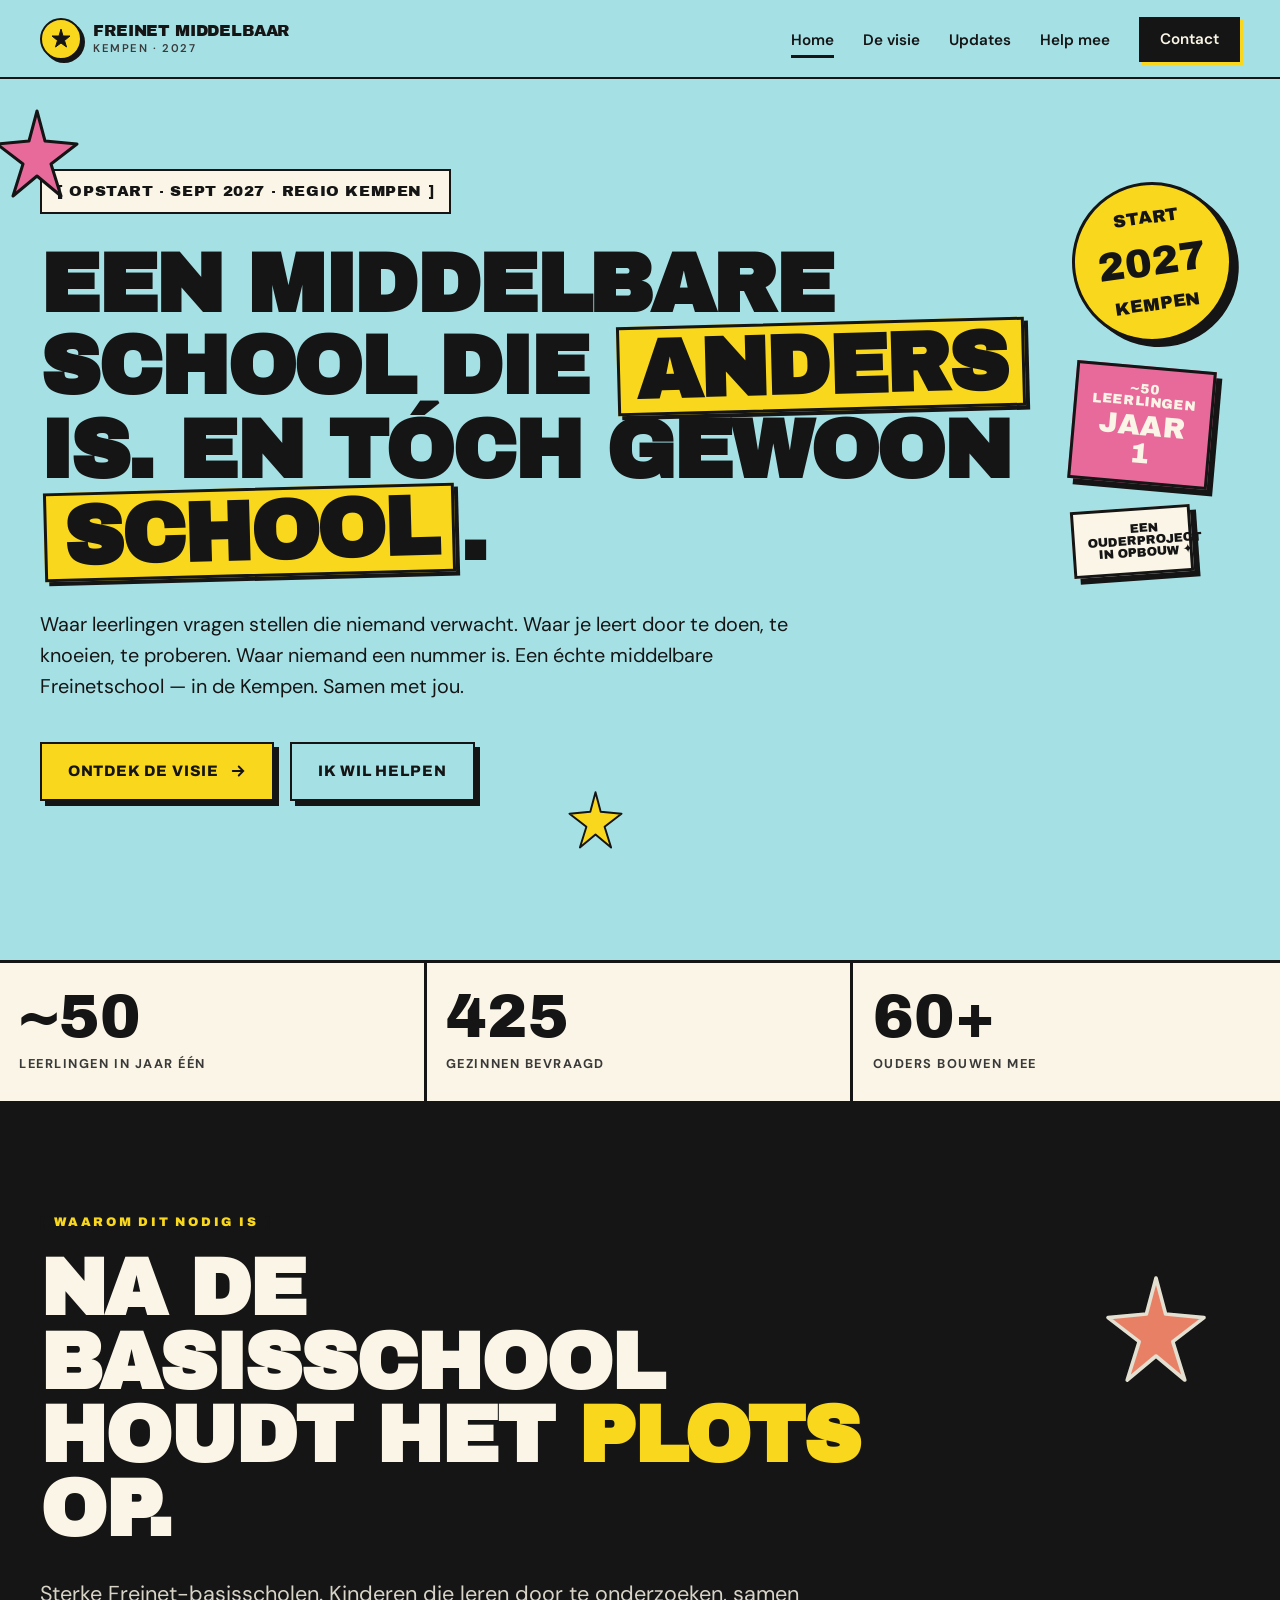
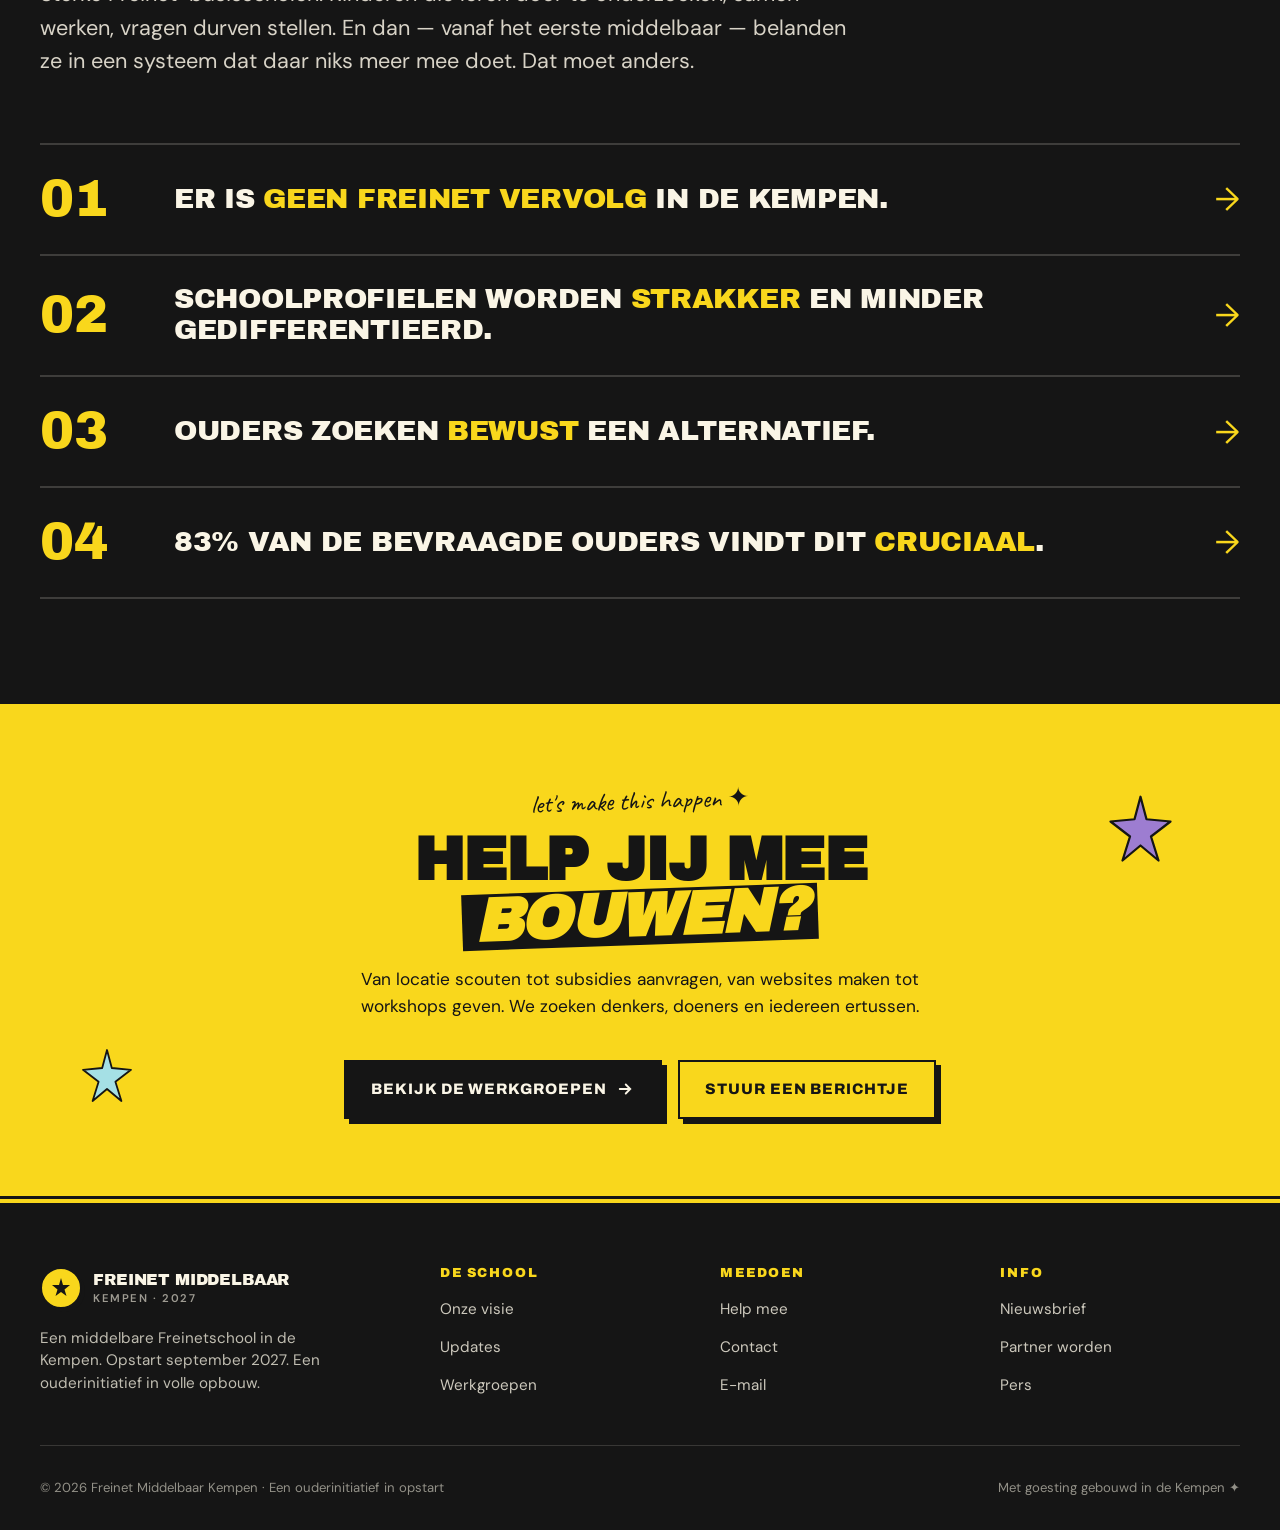
==== index.html @ 90663b98 "Add files via upload" ====
<!DOCTYPE html>
<html lang="nl">
<head>
<meta charset="UTF-8">
<meta name="viewport" content="width=device-width, initial-scale=1.0">
<title>Freinet Middelbaar Kempen — Een middelbare school, anders.</title>
<meta name="description" content="Een nieuwe middelbare Freinetschool in de Kempen. Opstart september 2027. Leren door te doen, te onderzoeken en samen te werken.">
<meta name="theme-color" content="#A5E0E5">

<meta property="og:type" content="website">
<meta property="og:title" content="Freinet Middelbaar Kempen — 2027">
<meta property="og:description" content="Een middelbare school in de Kempen waar leerlingen écht mogen leren. Opstart 2027.">
<meta property="og:locale" content="nl_BE">

<link rel="icon" type="image/svg+xml" href="data:image/svg+xml,%3Csvg xmlns='http://www.w3.org/2000/svg' viewBox='0 0 64 64'%3E%3Ccircle cx='32' cy='32' r='30' fill='%23F9D71C' stroke='%23151515' stroke-width='4'/%3E%3Cpath d='M22 28 L32 20 L42 28 L32 36 Z' fill='%23151515'/%3E%3C/svg%3E">

<link rel="stylesheet" href="styles.css">

<style>
  /* HERO */
  .hero {
    position: relative;
    padding: clamp(3rem, 7vw, 6rem) 0 clamp(4rem, 8vw, 7rem);
    overflow: hidden;
  }

  .hero-bracket {
    font-family: var(--font-display);
    font-size: 0.95rem;
    color: var(--ink);
    display: inline-block;
    padding: 0.55rem 0.95rem;
    border: 2px solid var(--ink);
    margin-bottom: 2rem;
    background: var(--paper);
    letter-spacing: 0.04em;
  }

  .hero h1 {
    max-width: 18ch;
    margin-bottom: 2rem;
  }
  .hero h1 em {
    font-style: normal;
    background: var(--yellow);
    padding: 0 0.2em;
    border: 3px solid var(--ink);
    display: inline-block;
    transform: rotate(-1.5deg);
    box-shadow: 4px 4px 0 var(--ink);
    margin: 0 0.05em;
    line-height: 1;
  }

  .hero-lead {
    font-size: clamp(1.05rem, 1.55vw, 1.25rem);
    line-height: 1.55;
    margin: 0 0 2.5rem;
    max-width: 54ch;
    color: var(--ink);
  }
  .hero-ctas {
    display: flex; flex-wrap: wrap; gap: 1rem;
    margin-bottom: 3.5rem;
  }

  /* Sticker-rij rechtsonder */
  .hero-stickers {
    position: absolute;
    right: clamp(1.5rem, 4vw, 3rem);
    top: clamp(4rem, 8vw, 7rem);
    display: flex; flex-direction: column; gap: 1.5rem;
    z-index: 2;
  }
  @media (max-width: 900px) { .hero-stickers { display: none; } }

  .sticker {
    display: grid; place-items: center;
    font-family: var(--font-display);
    text-transform: uppercase;
    text-align: center;
    padding: 1.2rem 1rem;
    border: 3px solid var(--ink);
    box-shadow: 6px 6px 0 var(--ink);
    line-height: 0.95;
  }
  .sticker-1 {
    background: var(--yellow);
    width: 160px; height: 160px;
    border-radius: 50%;
    transform: rotate(-8deg);
    font-size: 1.1rem;
  }
  .sticker-1 .big {
    display: block;
    font-size: 2.5rem;
    margin: 0.2rem 0;
  }
  .sticker-2 {
    background: var(--pink);
    color: var(--paper);
    width: 140px;
    padding: 0.9rem 0.8rem;
    transform: rotate(5deg);
    font-size: 0.85rem;
    letter-spacing: 0.05em;
  }
  .sticker-2 .big {
    display: block;
    font-size: 1.8rem;
    margin-top: 0.2rem;
  }
  .sticker-3 {
    background: var(--paper);
    width: 120px;
    padding: 0.8rem;
    transform: rotate(-4deg);
    font-size: 0.78rem;
  }

  /* Hero stats */
  .hero-stats {
    display: grid;
    grid-template-columns: repeat(3, 1fr);
    border-top: 3px solid var(--ink);
    border-bottom: 3px solid var(--ink);
    background: var(--paper);
  }
  @media (max-width: 620px) { .hero-stats { grid-template-columns: 1fr; } }
  .hero-stat {
    padding: 1.7rem 1.2rem;
    border-right: 3px solid var(--ink);
    text-align: left;
  }
  .hero-stat:last-child { border-right: none; }
  @media (max-width: 620px) {
    .hero-stat { border-right: none; border-bottom: 3px solid var(--ink); }
    .hero-stat:last-child { border-bottom: none; }
  }
  .hero-stat-num {
    display: block;
    font-family: var(--font-display);
    font-size: clamp(2.4rem, 5vw, 3.8rem);
    line-height: 0.9;
    color: var(--ink);
  }
  .hero-stat-label {
    font-size: 0.8rem;
    font-weight: 700;
    text-transform: uppercase;
    letter-spacing: 0.12em;
    color: var(--ink-soft);
    margin-top: 0.6rem;
    display: block;
  }

  /* MANIFEST */
  .manifest {
    background: var(--ink);
    color: var(--paper);
    padding: clamp(4rem, 8vw, 7rem) 0;
    overflow: hidden;
    position: relative;
  }
  .manifest h2 {
    color: var(--paper);
    font-size: clamp(2.4rem, 6.5vw, 5rem);
    max-width: 17ch;
  }
  .manifest h2 em { font-style: normal; color: var(--yellow); }
  .manifest-lead {
    font-size: clamp(1.1rem, 1.7vw, 1.35rem);
    line-height: 1.55;
    color: rgba(250, 245, 230, 0.85);
    max-width: 54ch;
    margin-top: 2rem;
  }

  .manifest-list {
    list-style: none;
    margin-top: 4rem;
    border-top: 2px solid rgba(250, 245, 230, 0.18);
  }
  .manifest-list li {
    display: grid;
    grid-template-columns: auto 1fr auto;
    gap: 2rem;
    align-items: center;
    padding: 1.8rem 0;
    border-bottom: 2px solid rgba(250, 245, 230, 0.18);
    transition: background 0.2s;
  }
  @media (max-width: 720px) {
    .manifest-list li { grid-template-columns: auto 1fr; gap: 1rem; padding: 1.3rem 0; }
    .manifest-list li .to-arrow { display: none; }
  }
  .manifest-list li:hover { background: rgba(249, 215, 28, 0.07); }
  .manifest-num {
    font-family: var(--font-display);
    font-size: clamp(2.3rem, 4vw, 3.5rem);
    color: var(--yellow);
    line-height: 1;
    min-width: 3ch;
  }
  .manifest-text {
    font-family: var(--font-display);
    font-size: clamp(1.15rem, 2.2vw, 1.9rem);
    line-height: 1.1;
    color: var(--paper);
    text-transform: uppercase;
    letter-spacing: -0.01em;
  }
  .manifest-text em { font-style: normal; color: var(--yellow); }
  .to-arrow { color: var(--yellow); font-size: 2rem; line-height: 1; }

  /* CTA */
  .home-cta {
    background: var(--yellow);
    padding: clamp(3.5rem, 6vw, 5.5rem) 0;
    text-align: center;
    border-top: 3px solid var(--ink);
    border-bottom: 3px solid var(--ink);
    position: relative;
    overflow: hidden;
  }
  .home-cta h2 { max-width: 20ch; margin: 0 auto 1.3rem; }
  .home-cta p { max-width: 52ch; margin: 0 auto 2.5rem; font-size: 1.08rem; }
  .home-cta-buttons { display: flex; flex-wrap: wrap; gap: 1rem; justify-content: center; }

  /* Sterren */
  .hero-star-1 { top: 3%; left: -1%; width: 100px; height: 100px; animation: bobble 5s ease-in-out infinite; }
  .hero-star-2 { bottom: 12%; left: 44%; width: 65px; height: 65px; animation: bobble 6s ease-in-out 0.5s infinite reverse; }
  .manifest-star { top: 14%; right: 5%; width: 120px; height: 120px; opacity: 0.9; }
  .cta-star { top: 18%; right: 8%; width: 75px; height: 75px; animation: bobble 4.5s ease-in-out infinite; }
  .cta-star-2 { bottom: 18%; left: 6%; width: 60px; height: 60px; animation: bobble 5.5s ease-in-out 0.7s infinite reverse; }

  @media (max-width: 720px) {
    .hero-star-2, .cta-star-2 { display: none; }
    .hero-star-1, .manifest-star, .cta-star { width: 70px; height: 70px; }
  }
</style>

</head>
<body>

<nav class="nav">
  <div class="nav-inner">
    <a href="index.html" class="brand">
      <span class="brand-mark">
        <svg viewBox="0 0 24 24" fill="#151515" stroke="#151515" stroke-width="1" stroke-linejoin="round">
          <path d="M12 2 L14 9 L21 9 L15.5 13.5 L17.5 20 L12 16 L6.5 20 L8.5 13.5 L3 9 L10 9 Z"/>
        </svg>
      </span>
      <span class="brand-text">
        Freinet Middelbaar
        <small>Kempen · 2027</small>
      </span>
    </a>

    <button class="nav-toggle" id="navToggle" aria-label="Menu" aria-expanded="false">
      <svg viewBox="0 0 24 24" fill="none" stroke="#151515" stroke-width="2.5" stroke-linecap="round">
        <line x1="3" y1="6" x2="21" y2="6"/>
        <line x1="3" y1="12" x2="21" y2="12"/>
        <line x1="3" y1="18" x2="21" y2="18"/>
      </svg>
    </button>

    <ul class="nav-links" id="navLinks">
      <li><a href="index.html">Home</a></li>
      <li><a href="visie.html">De visie</a></li>
      <li><a href="updates.html">Updates</a></li>
      <li><a href="helpen.html">Help mee</a></li>
      <li><a href="contact.html" class="nav-cta">Contact</a></li>
    </ul>
  </div>
</nav>

<!-- HERO -->
<section class="hero bg-mint">
  <span class="star hero-star-1" aria-hidden="true">
    <svg viewBox="0 0 100 100"><path d="M50 5 L58 35 L90 38 L64 58 L74 90 L50 70 L26 90 L36 58 L10 38 L42 35 Z" fill="#E86A9B" stroke="#151515" stroke-width="3" stroke-linejoin="round"/></svg>
  </span>
  <span class="star hero-star-2" aria-hidden="true">
    <svg viewBox="0 0 100 100"><path d="M50 5 L58 35 L90 38 L64 58 L74 90 L50 70 L26 90 L36 58 L10 38 L42 35 Z" fill="#F9D71C" stroke="#151515" stroke-width="3" stroke-linejoin="round"/></svg>
  </span>

  <!-- Stickers -->
  <div class="hero-stickers" aria-hidden="true">
    <div class="sticker sticker-1">
      start<span class="big">2027</span>kempen
    </div>
    <div class="sticker sticker-2">
      ~50<br>leerlingen<span class="big">jaar 1</span>
    </div>
    <div class="sticker sticker-3">
      Een ouderproject<br>in opbouw ✦
    </div>
  </div>

  <div class="container">
    <div class="reveal">
      <span class="hero-bracket">[ OPSTART · SEPT 2027 · REGIO KEMPEN ]</span>
      <h1>Een middelbare school die <em>anders</em> is. En tóch gewoon <em>school</em>.</h1>
      <p class="hero-lead">
        Waar leerlingen vragen stellen die niemand verwacht. Waar je leert door te doen, te knoeien, te proberen. Waar niemand een nummer is. Een échte middelbare Freinetschool &mdash; in de Kempen. Samen met jou.
      </p>
      <div class="hero-ctas">
        <a href="visie.html" class="btn btn-yellow">
          Ontdek de visie
          <svg viewBox="0 0 24 24" fill="none" stroke="currentColor" stroke-width="2.5" stroke-linecap="round"><path d="M5 12h14M13 6l6 6-6 6"/></svg>
        </a>
        <a href="helpen.html" class="btn btn-ghost">
          Ik wil helpen
        </a>
      </div>
    </div>
  </div>
</section>

<!-- Stats strook -->
<section style="padding: 0; background: var(--mint);">
  <div class="container" style="padding-left: 0; padding-right: 0;">
    <div class="hero-stats reveal">
      <div class="hero-stat">
        <span class="hero-stat-num">~50</span>
        <span class="hero-stat-label">Leerlingen in jaar één</span>
      </div>
      <div class="hero-stat">
        <span class="hero-stat-num">425</span>
        <span class="hero-stat-label">Gezinnen bevraagd</span>
      </div>
      <div class="hero-stat">
        <span class="hero-stat-num">60+</span>
        <span class="hero-stat-label">Ouders bouwen mee</span>
      </div>
    </div>
  </div>
</section>

<!-- MANIFEST / WAAROM -->
<section class="manifest">
  <span class="star manifest-star" aria-hidden="true">
    <svg viewBox="0 0 100 100"><path d="M50 5 L58 35 L90 38 L64 58 L74 90 L50 70 L26 90 L36 58 L10 38 L42 35 Z" fill="#FF8C6E" stroke="#FAF5E6" stroke-width="3" stroke-linejoin="round"/></svg>
  </span>

  <div class="container">
    <div class="reveal">
      <span class="label" style="color: var(--yellow);">WAAROM DIT NODIG IS</span>
      <h2 style="margin-top: 1.2rem;">Na de basisschool houdt het <em>plots</em> op.</h2>
      <p class="manifest-lead">
        Sterke Freinet-basisscholen. Kinderen die leren door te onderzoeken, samen werken, vragen durven stellen. En dan &mdash; vanaf het eerste middelbaar &mdash; belanden ze in een systeem dat daar niks meer mee doet. Dat moet anders.
      </p>
    </div>

    <ol class="manifest-list reveal" style="transition-delay: 0.2s">
      <li>
        <span class="manifest-num">01</span>
        <span class="manifest-text">Er is <em>geen Freinet vervolg</em> in de Kempen.</span>
        <span class="to-arrow">→</span>
      </li>
      <li>
        <span class="manifest-num">02</span>
        <span class="manifest-text">Schoolprofielen worden <em>strakker</em> en minder gedifferentieerd.</span>
        <span class="to-arrow">→</span>
      </li>
      <li>
        <span class="manifest-num">03</span>
        <span class="manifest-text">Ouders zoeken <em>bewust</em> een alternatief.</span>
        <span class="to-arrow">→</span>
      </li>
      <li>
        <span class="manifest-num">04</span>
        <span class="manifest-text">83% van de bevraagde ouders vindt dit <em>cruciaal</em>.</span>
        <span class="to-arrow">→</span>
      </li>
    </ol>
  </div>
</section>

<!-- CTA -->
<section class="home-cta">
  <span class="star cta-star" aria-hidden="true">
    <svg viewBox="0 0 100 100"><path d="M50 5 L58 35 L90 38 L64 58 L74 90 L50 70 L26 90 L36 58 L10 38 L42 35 Z" fill="#9D7DD1" stroke="#151515" stroke-width="3" stroke-linejoin="round"/></svg>
  </span>
  <span class="star cta-star-2" aria-hidden="true">
    <svg viewBox="0 0 100 100"><path d="M50 5 L58 35 L90 38 L64 58 L74 90 L50 70 L26 90 L36 58 L10 38 L42 35 Z" fill="#A5E0E5" stroke="#151515" stroke-width="3" stroke-linejoin="round"/></svg>
  </span>

  <div class="container">
    <div class="reveal">
      <span class="eyebrow-hand">let's make this happen ✦</span>
      <h2>Help jij mee <em style="background: var(--ink); color: var(--yellow); padding: 0 0.2em; display: inline-block; transform: rotate(-2deg);">bouwen?</em></h2>
      <p>Van locatie scouten tot subsidies aanvragen, van websites maken tot workshops geven. We zoeken denkers, doeners en iedereen ertussen.</p>
      <div class="home-cta-buttons">
        <a href="helpen.html" class="btn">
          Bekijk de werkgroepen
          <svg viewBox="0 0 24 24" fill="none" stroke="currentColor" stroke-width="2.5" stroke-linecap="round"><path d="M5 12h14M13 6l6 6-6 6"/></svg>
        </a>
        <a href="contact.html" class="btn btn-ghost">
          Stuur een berichtje
        </a>
      </div>
    </div>
  </div>
</section>

<footer>
  <div class="container">
    <div class="footer-grid">
      <div>
        <a href="index.html" class="brand footer-brand">
          <span class="brand-mark">
            <svg viewBox="0 0 24 24" fill="#151515"><path d="M12 2 L14 9 L21 9 L15.5 13.5 L17.5 20 L12 16 L6.5 20 L8.5 13.5 L3 9 L10 9 Z"/></svg>
          </span>
          <span class="brand-text" style="color: var(--paper);">
            Freinet Middelbaar
            <small style="color: rgba(250,245,230,0.6);">Kempen · 2027</small>
          </span>
        </a>
        <p class="footer-tagline">Een middelbare Freinetschool in de Kempen. Opstart september 2027. Een ouderinitiatief in volle opbouw.</p>
      </div>
      <div class="footer-col">
        <h4>De school</h4>
        <ul>
          <li><a href="visie.html">Onze visie</a></li>
          <li><a href="updates.html">Updates</a></li>
          <li><a href="helpen.html">Werkgroepen</a></li>
        </ul>
      </div>
      <div class="footer-col">
        <h4>Meedoen</h4>
        <ul>
          <li><a href="helpen.html">Help mee</a></li>
          <li><a href="contact.html">Contact</a></li>
          <li><a href="mailto:freinetmiddelbaar@gmail.com">E-mail</a></li>
        </ul>
      </div>
      <div class="footer-col">
        <h4>Info</h4>
        <ul>
          <li><a href="updates.html#nieuwsbrief">Nieuwsbrief</a></li>
          <li><a href="contact.html">Partner worden</a></li>
          <li><a href="contact.html">Pers</a></li>
        </ul>
      </div>
    </div>
    <div class="footer-bottom">
      <span>© 2026 Freinet Middelbaar Kempen · Een ouderinitiatief in opstart</span>
      <span>Met goesting gebouwd in de Kempen ✦</span>
    </div>
  </div>
</footer>

<script src="nav.js"></script>
</body>
</html>
---- styles.css ----
/* ============================================================
   FREINET MIDDELBAAR KEMPEN — GEDEELDE STIJL
   Palet: mint + geel + zwart + paper. Bold condensed display.
   Handgetekende accenten via SVG.
   ============================================================ */

@import url('https://fonts.googleapis.com/css2?family=Archivo+Black&family=Caveat:wght@500;700&family=DM+Sans:ital,wght@0,400;0,500;0,600;0,700;1,400;1,500&family=Archivo:wght@400;500;600;700;800;900&display=swap');

:root {
  /* Hoofdpalet */
  --mint: #A5E0E5;
  --mint-deep: #7BC4CB;
  --mint-pale: #D6F0F2;
  --yellow: #F9D71C;
  --yellow-warm: #F5C518;
  --paper: #FAF5E6;
  --paper-warm: #F4EBD0;
  --ink: #151515;
  --ink-soft: #3a3a3a;
  --muted: #6b6b6b;

  /* Accenten voor sterren/markers */
  --pink: #E86A9B;
  --coral: #FF8C6E;
  --lime: #C9E26C;
  --violet: #9D7DD1;

  /* Fonts */
  --font-display: 'Archivo Black', 'Arial Black', sans-serif;
  --font-headline: 'Archivo', sans-serif;
  --font-body: 'DM Sans', system-ui, sans-serif;
  --font-hand: 'Caveat', cursive;

  --maxw: 1280px;
  --ease: cubic-bezier(0.2, 0.9, 0.3, 1);
}

* { box-sizing: border-box; margin: 0; padding: 0; }

html {
  scroll-behavior: smooth;
  scroll-padding-top: 90px;
}

body {
  font-family: var(--font-body);
  font-size: 17px;
  line-height: 1.55;
  color: var(--ink);
  background: var(--mint);
  -webkit-font-smoothing: antialiased;
  -moz-osx-font-smoothing: grayscale;
  overflow-x: hidden;
}

/* ============================================================
   TYPOGRAPHY
   ============================================================ */
h1, h2, h3, h4 {
  font-family: var(--font-display);
  line-height: 0.92;
  letter-spacing: -0.02em;
  color: var(--ink);
  text-transform: uppercase;
}

h1 {
  font-size: clamp(2.4rem, 6.5vw, 5.2rem);
  letter-spacing: -0.03em;
}

h2 {
  font-size: clamp(2rem, 5vw, 3.8rem);
  letter-spacing: -0.025em;
}

h3 {
  font-size: clamp(1.4rem, 2.5vw, 2rem);
  letter-spacing: -0.02em;
  line-height: 1;
}

h4 {
  font-size: 1.05rem;
  letter-spacing: 0.08em;
  text-transform: uppercase;
  font-family: var(--font-headline);
  font-weight: 900;
}

p { max-width: 62ch; }

strong { font-weight: 700; }

.hand {
  font-family: var(--font-hand);
  font-weight: 700;
  font-size: 1.3em;
  text-transform: none;
  letter-spacing: 0;
  line-height: 1;
  color: var(--ink);
}

/* Label: gesperiode caps tussen vierkante haakjes */
.label {
  font-family: var(--font-headline);
  font-weight: 900;
  font-size: 0.78rem;
  text-transform: uppercase;
  letter-spacing: 0.22em;
  color: var(--ink);
  display: inline-flex;
  align-items: center;
  gap: 0.4rem;
}
.label::before { content: '['; color: var(--ink); font-family: var(--font-display); }
.label::after { content: ']'; color: var(--ink); font-family: var(--font-display); }

/* Nummerbadge: gele cirkel met nummer in brackets */
.numbox {
  display: inline-flex;
  align-items: center;
  gap: 0.7rem;
}
.numbox-num {
  display: inline-grid;
  place-items: center;
  background: var(--yellow);
  border: 2px solid var(--ink);
  font-family: var(--font-display);
  font-size: 1rem;
  width: 44px; height: 44px;
  padding-top: 2px;
  box-shadow: 3px 3px 0 var(--ink);
}
.numbox-num.square {
  border-radius: 0;
}
.numbox-num.round {
  border-radius: 50%;
}

/* ============================================================
   LAYOUT
   ============================================================ */
.container {
  max-width: var(--maxw);
  margin: 0 auto;
  padding: 0 clamp(1.2rem, 4vw, 2.5rem);
}

section {
  padding: clamp(4rem, 8vw, 7rem) 0;
  position: relative;
}

section.bg-mint { background: var(--mint); }
section.bg-mint-pale { background: var(--mint-pale); }
section.bg-paper { background: var(--paper); }
section.bg-ink { background: var(--ink); color: var(--paper); }
section.bg-ink h1, section.bg-ink h2, section.bg-ink h3, section.bg-ink h4 { color: var(--paper); }
section.bg-yellow { background: var(--yellow); }

/* ============================================================
   NAVIGATIE
   ============================================================ */
.nav {
  position: sticky;
  top: 0;
  z-index: 100;
  background: var(--mint);
  border-bottom: 2px solid var(--ink);
  transition: background 0.3s;
}
.nav-inner {
  max-width: var(--maxw);
  margin: 0 auto;
  padding: 1.1rem clamp(1.2rem, 4vw, 2.5rem);
  display: flex;
  align-items: center;
  justify-content: space-between;
  gap: 2rem;
}

.brand {
  display: flex;
  align-items: center;
  gap: 0.7rem;
  text-decoration: none;
  color: var(--ink);
}
.brand-mark {
  width: 42px; height: 42px;
  display: grid; place-items: center;
  background: var(--yellow);
  border: 2px solid var(--ink);
  border-radius: 50%;
  box-shadow: 3px 3px 0 var(--ink);
  transition: transform 0.2s var(--ease), box-shadow 0.2s var(--ease);
}
.brand:hover .brand-mark {
  transform: translate(-1px, -1px);
  box-shadow: 4px 4px 0 var(--ink);
}
.brand-mark svg { width: 24px; height: 24px; }
.brand-text {
  font-family: var(--font-display);
  font-size: 1rem;
  line-height: 1;
  letter-spacing: -0.01em;
  text-transform: uppercase;
}
.brand-text small {
  display: block;
  font-family: var(--font-body);
  font-weight: 600;
  font-size: 0.7rem;
  letter-spacing: 0.14em;
  margin-top: 0.3rem;
  color: var(--ink-soft);
  text-transform: uppercase;
}

.nav-links {
  display: flex;
  align-items: center;
  gap: 1.8rem;
  list-style: none;
}
.nav-links a {
  color: var(--ink);
  text-decoration: none;
  font-weight: 600;
  font-size: 0.95rem;
  position: relative;
  padding: 0.3rem 0;
  transition: color 0.2s;
}
.nav-links a::after {
  content: '';
  position: absolute;
  left: 0; bottom: -4px;
  width: 0; height: 3px;
  background: var(--ink);
  transition: width 0.3s var(--ease);
}
.nav-links a:hover::after,
.nav-links a.active::after { width: 100%; }

.nav-cta {
  background: var(--ink) !important;
  color: var(--paper) !important;
  padding: 0.65rem 1.2rem !important;
  border: 2px solid var(--ink);
  box-shadow: 3px 3px 0 var(--yellow);
  transition: transform 0.15s var(--ease), box-shadow 0.15s var(--ease) !important;
}
.nav-cta:hover {
  transform: translate(-1px, -1px);
  box-shadow: 4px 4px 0 var(--yellow);
}
.nav-cta::after { display: none !important; }

.nav-toggle {
  display: none;
  background: var(--yellow);
  border: 2px solid var(--ink);
  border-radius: 6px;
  padding: 0.5rem 0.6rem;
  cursor: pointer;
  box-shadow: 2px 2px 0 var(--ink);
}
.nav-toggle svg { width: 22px; height: 22px; display: block; }

@media (max-width: 900px) {
  .nav-toggle { display: block; }
  .nav-links {
    position: absolute;
    top: 100%;
    left: 0; right: 0;
    background: var(--mint);
    flex-direction: column;
    align-items: stretch;
    padding: 1.2rem clamp(1.2rem, 4vw, 2.5rem) 2rem;
    border-bottom: 2px solid var(--ink);
    gap: 0.5rem;
    transform: translateY(-120%);
    transition: transform 0.3s var(--ease);
  }
  .nav-links.open { transform: translateY(0); }
  .nav-links li { border-bottom: 1px dashed var(--ink); padding: 0.9rem 0; }
  .nav-links li:last-child { border-bottom: none; padding-top: 1rem; }
  .nav-links a { font-size: 1.1rem; }
  .nav-cta {
    display: inline-block;
    align-self: flex-start;
    padding: 0.7rem 1.3rem !important;
  }
}

/* ============================================================
   BUTTONS — bold, brutaal, met hard shadow
   ============================================================ */
.btn {
  display: inline-flex;
  align-items: center;
  gap: 0.6rem;
  padding: 1rem 1.6rem;
  background: var(--ink);
  color: var(--paper);
  border: 2px solid var(--ink);
  font-family: var(--font-headline);
  font-weight: 800;
  font-size: 0.95rem;
  text-transform: uppercase;
  letter-spacing: 0.06em;
  text-decoration: none;
  cursor: pointer;
  box-shadow: 5px 5px 0 var(--ink);
  transition: transform 0.15s var(--ease), box-shadow 0.15s var(--ease);
}
.btn:hover {
  transform: translate(-2px, -2px);
  box-shadow: 7px 7px 0 var(--ink);
}
.btn:active {
  transform: translate(2px, 2px);
  box-shadow: 2px 2px 0 var(--ink);
}
.btn-yellow {
  background: var(--yellow);
  color: var(--ink);
  box-shadow: 5px 5px 0 var(--ink);
}
.btn-yellow:hover { box-shadow: 7px 7px 0 var(--ink); }
.btn-ghost {
  background: transparent;
  color: var(--ink);
  box-shadow: 5px 5px 0 var(--ink);
}
.btn-ghost:hover { background: var(--ink); color: var(--paper); }
.btn svg { width: 18px; height: 18px; }

/* ============================================================
   CARDS
   ============================================================ */
.card {
  background: var(--paper);
  border: 2px solid var(--ink);
  padding: 1.8rem;
  box-shadow: 6px 6px 0 var(--ink);
  transition: transform 0.2s var(--ease), box-shadow 0.2s var(--ease);
}
.card:hover {
  transform: translate(-2px, -2px);
  box-shadow: 8px 8px 0 var(--ink);
}

/* ============================================================
   STERREN & DECORATIEVE SVG
   ============================================================ */
.star {
  position: absolute;
  width: 80px; height: 80px;
  pointer-events: none;
  z-index: 2;
}
.star svg { width: 100%; height: 100%; display: block; }

/* Pijl handgetekend style */
.hand-arrow { display: inline-block; vertical-align: middle; }

/* ============================================================
   REVEAL ANIMATIE
   ============================================================ */
.js-on .reveal {
  opacity: 0;
  transform: translateY(30px);
  transition: opacity 0.7s var(--ease), transform 0.7s var(--ease);
}
.js-on .reveal.in { opacity: 1; transform: translateY(0); }

@keyframes bobble {
  0%, 100% { transform: translateY(0) rotate(-4deg); }
  50% { transform: translateY(-6px) rotate(3deg); }
}

/* ============================================================
   FOOTER
   ============================================================ */
footer {
  background: var(--ink);
  color: var(--paper);
  padding: 4rem 0 2rem;
  border-top: 4px solid var(--yellow);
}
.footer-grid {
  display: grid;
  grid-template-columns: 1.5fr 1fr 1fr 1fr;
  gap: 2.5rem;
  margin-bottom: 3rem;
}
@media (max-width: 820px) {
  .footer-grid { grid-template-columns: 1fr 1fr; gap: 2rem; }
}
@media (max-width: 520px) {
  .footer-grid { grid-template-columns: 1fr; }
}
.footer-brand { color: var(--paper); }
.footer-brand .brand-mark { background: var(--yellow); }
.footer-tagline {
  color: rgba(250, 245, 230, 0.75);
  font-size: 0.95rem;
  margin-top: 1.1rem;
  max-width: 32ch;
  line-height: 1.5;
}
.footer-col h4 {
  color: var(--yellow);
  margin-bottom: 1rem;
  font-size: 0.82rem;
  letter-spacing: 0.14em;
}
.footer-col ul { list-style: none; display: flex; flex-direction: column; gap: 0.7rem; }
.footer-col a {
  color: rgba(250, 245, 230, 0.8);
  text-decoration: none;
  font-size: 0.95rem;
  transition: color 0.2s;
}
.footer-col a:hover { color: var(--yellow); }
.footer-bottom {
  padding-top: 2rem;
  border-top: 1px solid rgba(250, 245, 230, 0.15);
  display: flex;
  justify-content: space-between;
  gap: 1rem;
  flex-wrap: wrap;
  font-size: 0.82rem;
  color: rgba(250, 245, 230, 0.55);
}

/* ============================================================
   PAGE HEADER (voor sub-pagina's)
   ============================================================ */
.page-header {
  padding: clamp(4rem, 8vw, 6rem) 0 clamp(3rem, 6vw, 5rem);
  position: relative;
  overflow: hidden;
}
.page-header h1 {
  margin-bottom: 1rem;
}
.page-header-lead {
  font-size: clamp(1.1rem, 1.9vw, 1.4rem);
  line-height: 1.5;
  max-width: 58ch;
  margin-top: 1.2rem;
  color: var(--ink-soft);
}

/* ============================================================
   FORMS
   ============================================================ */
input, textarea, select, button {
  font-family: inherit;
  font-size: inherit;
  color: inherit;
}
input[type="text"],
input[type="email"],
textarea,
select {
  width: 100%;
  padding: 0.9rem 1rem;
  background: var(--paper);
  border: 2px solid var(--ink);
  font-family: var(--font-body);
  font-size: 1rem;
  color: var(--ink);
  transition: background 0.2s;
}
input:focus, textarea:focus, select:focus {
  outline: none;
  background: #fff;
  box-shadow: 4px 4px 0 var(--yellow);
}
textarea { min-height: 130px; resize: vertical; }

label {
  display: block;
  font-family: var(--font-headline);
  font-weight: 700;
  font-size: 0.82rem;
  letter-spacing: 0.08em;
  text-transform: uppercase;
  margin-bottom: 0.4rem;
  color: var(--ink);
}

/* Chip checkboxes */
.chips { display: flex; flex-wrap: wrap; gap: 0.5rem; }
.chip { position: relative; }
.chip input { position: absolute; opacity: 0; pointer-events: none; }
.chip label {
  display: inline-block;
  padding: 0.55rem 1rem;
  background: var(--paper);
  border: 2px solid var(--ink);
  border-radius: 999px;
  font-size: 0.82rem;
  font-weight: 700;
  letter-spacing: 0.04em;
  text-transform: none;
  cursor: pointer;
  margin: 0;
  transition: transform 0.15s var(--ease), background 0.2s;
}
.chip:hover label { transform: translate(-1px, -1px); }
.chip input:checked + label {
  background: var(--yellow);
  box-shadow: 3px 3px 0 var(--ink);
}

/* ============================================================
   UTILITIES
   ============================================================ */
.grid-2 { display: grid; grid-template-columns: 1fr 1fr; gap: 2rem; }
.grid-3 { display: grid; grid-template-columns: repeat(3, 1fr); gap: 1.5rem; }
.grid-4 { display: grid; grid-template-columns: repeat(4, 1fr); gap: 1.2rem; }
@media (max-width: 900px) {
  .grid-3 { grid-template-columns: 1fr 1fr; }
  .grid-4 { grid-template-columns: 1fr 1fr; }
}
@media (max-width: 560px) {
  .grid-2 { grid-template-columns: 1fr; }
  .grid-3 { grid-template-columns: 1fr; }
  .grid-4 { grid-template-columns: 1fr 1fr; }
}

.eyebrow-hand {
  font-family: var(--font-hand);
  font-size: clamp(1.3rem, 2vw, 1.9rem);
  color: var(--ink);
  transform: rotate(-2deg);
  display: inline-block;
  margin-bottom: 0.8rem;
}

.rotate-1 { transform: rotate(-1deg); }
.rotate-2 { transform: rotate(-3deg); }
.rotate-right { transform: rotate(2deg); }

@media (prefers-reduced-motion: reduce) {
  *, *::before, *::after {
    animation-duration: 0.01ms !important;
    transition-duration: 0.01ms !important;
  }
  html { scroll-behavior: auto; }
}
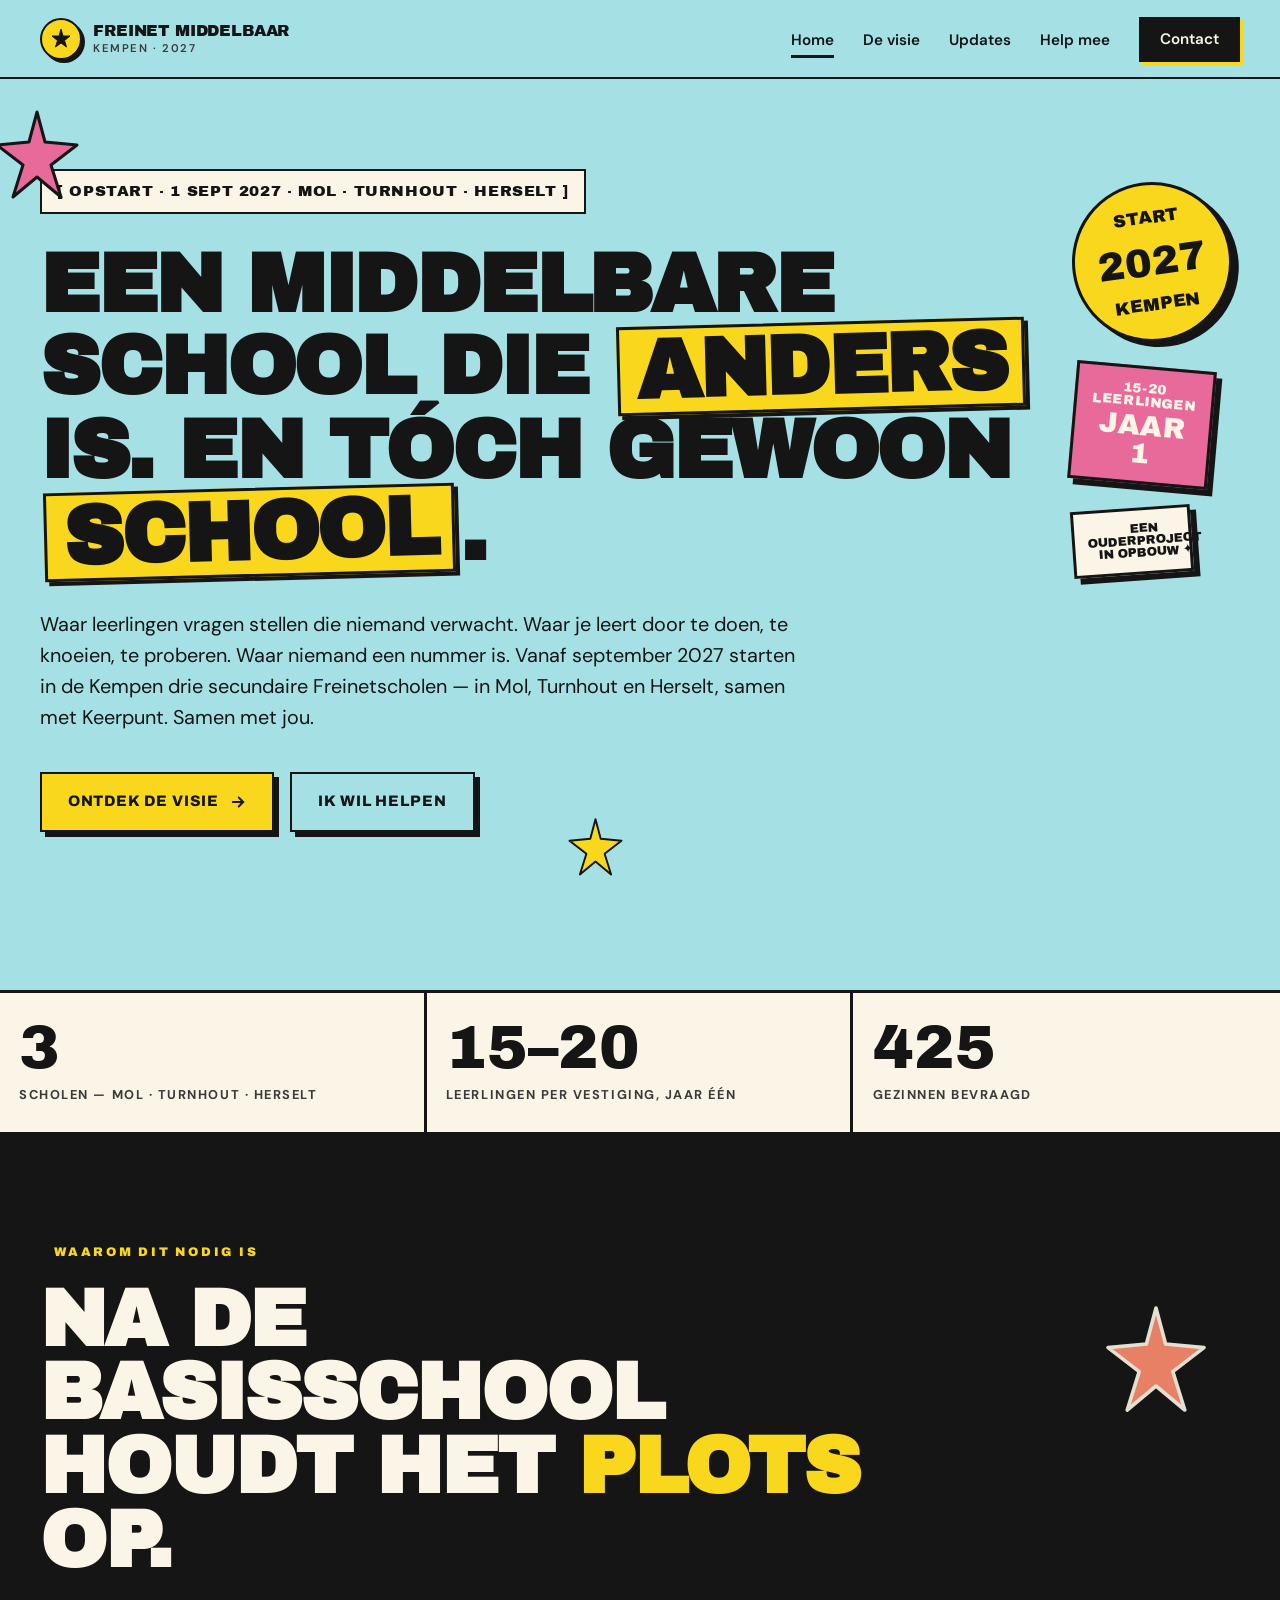
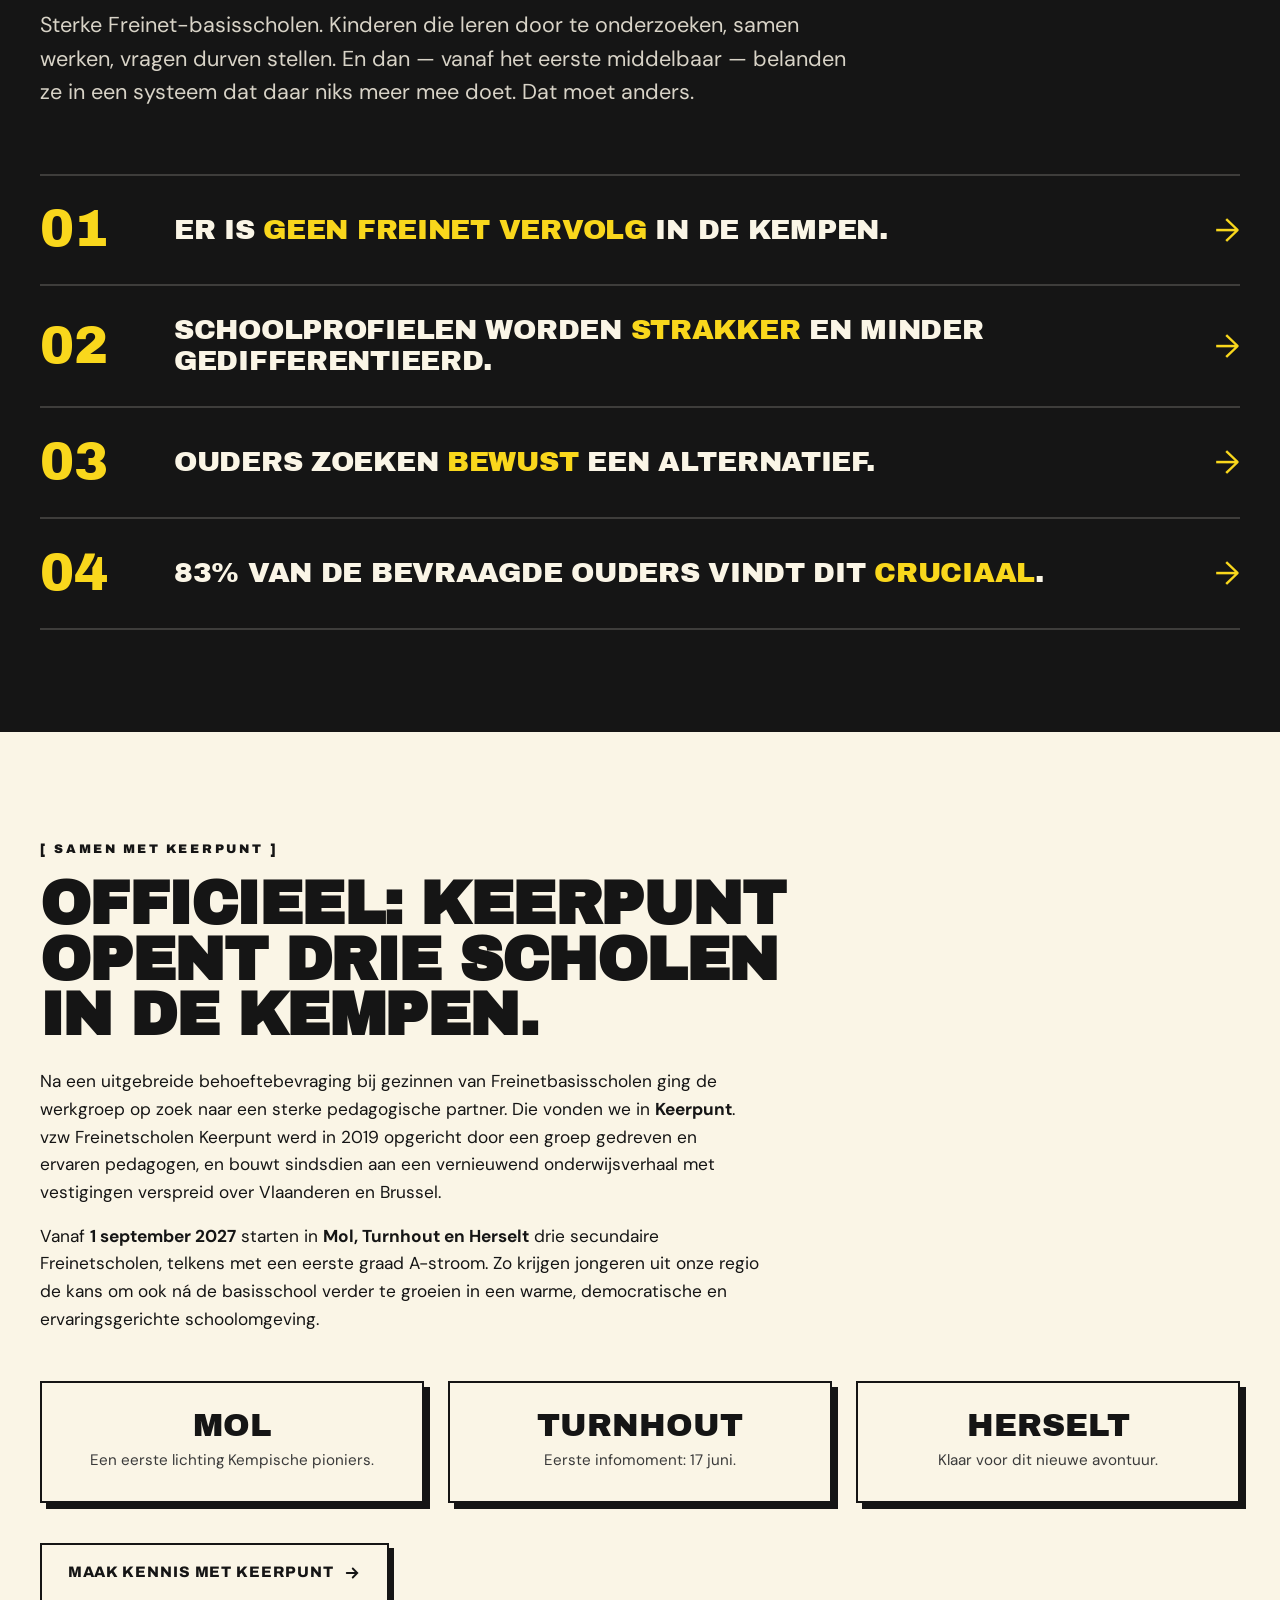
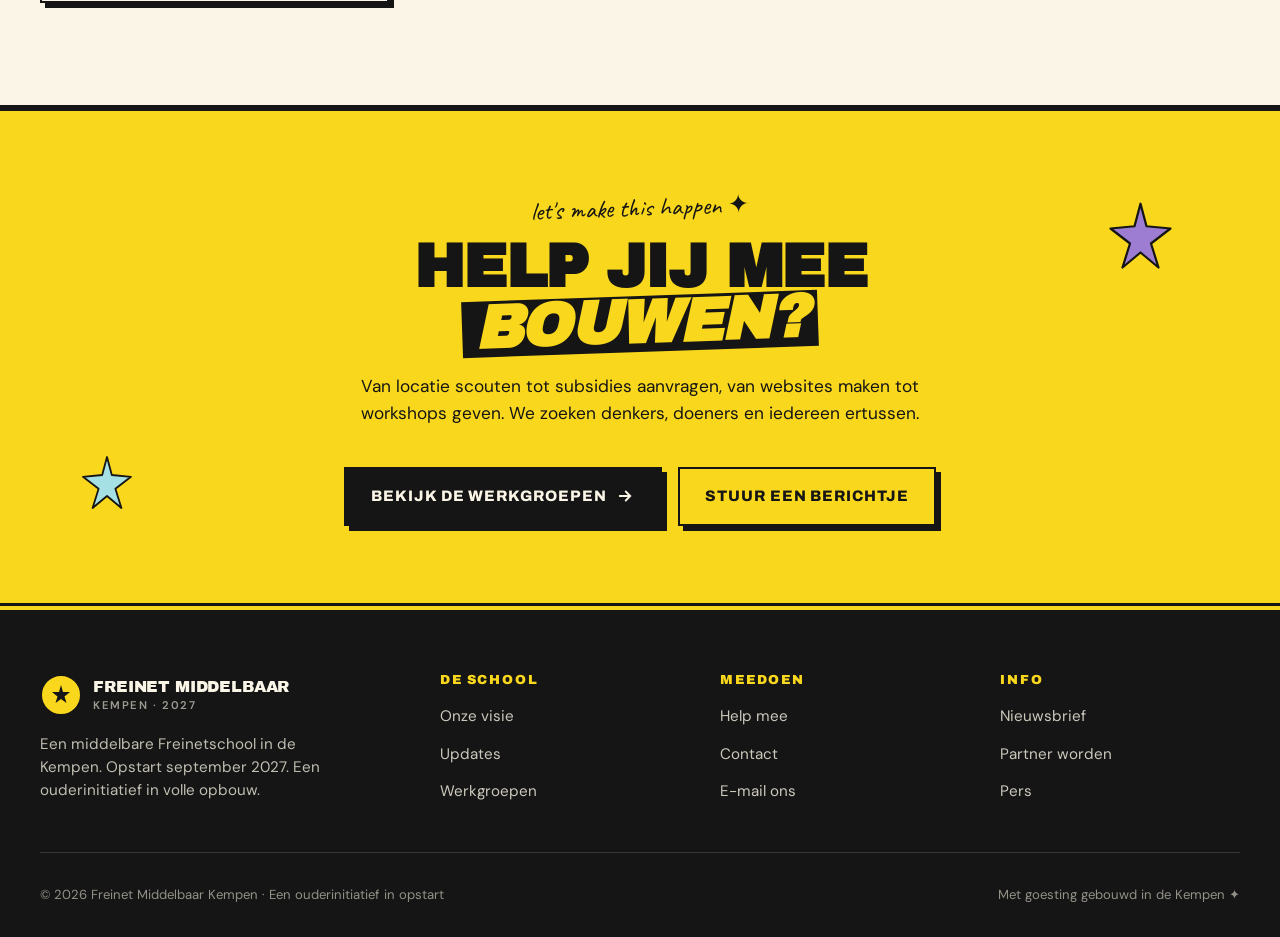
==== commit 29739d3d: "Add files via upload" ====
--- a/index.html
+++ b/index.html
@@ -290,7 +290,7 @@
       start<span class="big">2027</span>kempen
     </div>
     <div class="sticker sticker-2">
-      ~50<br>leerlingen<span class="big">jaar 1</span>
+      15-20<br>leerlingen<span class="big">jaar 1</span>
     </div>
     <div class="sticker sticker-3">
       Een ouderproject<br>in opbouw ✦
@@ -299,10 +299,10 @@
 
   <div class="container">
     <div class="reveal">
-      <span class="hero-bracket">[ OPSTART · SEPT 2027 · REGIO KEMPEN ]</span>
+      <span class="hero-bracket">[ OPSTART · 1 SEPT 2027 · MOL · TURNHOUT · HERSELT ]</span>
       <h1>Een middelbare school die <em>anders</em> is. En tóch gewoon <em>school</em>.</h1>
       <p class="hero-lead">
-        Waar leerlingen vragen stellen die niemand verwacht. Waar je leert door te doen, te knoeien, te proberen. Waar niemand een nummer is. Een échte middelbare Freinetschool &mdash; in de Kempen. Samen met jou.
+        Waar leerlingen vragen stellen die niemand verwacht. Waar je leert door te doen, te knoeien, te proberen. Waar niemand een nummer is. Vanaf september 2027 starten in de Kempen drie secundaire Freinetscholen &mdash; in Mol, Turnhout en Herselt, samen met Keerpunt. Samen met jou.
       </p>
       <div class="hero-ctas">
         <a href="visie.html" class="btn btn-yellow">
@@ -322,16 +322,16 @@
   <div class="container" style="padding-left: 0; padding-right: 0;">
     <div class="hero-stats reveal">
       <div class="hero-stat">
-        <span class="hero-stat-num">~50</span>
-        <span class="hero-stat-label">Leerlingen in jaar één</span>
+        <span class="hero-stat-num">3</span>
+        <span class="hero-stat-label">Scholen — Mol · Turnhout · Herselt</span>
+      </div>
+      <div class="hero-stat">
+        <span class="hero-stat-num">15–20</span>
+        <span class="hero-stat-label">Leerlingen per vestiging, jaar één</span>
       </div>
       <div class="hero-stat">
         <span class="hero-stat-num">425</span>
         <span class="hero-stat-label">Gezinnen bevraagd</span>
-      </div>
-      <div class="hero-stat">
-        <span class="hero-stat-num">60+</span>
-        <span class="hero-stat-label">Ouders bouwen mee</span>
       </div>
     </div>
   </div>
@@ -377,6 +377,44 @@
   </div>
 </section>
 
+<!-- KEERPUNT -->
+<section class="bg-paper" style="border-bottom: 3px solid var(--ink);">
+  <div class="container">
+    <div class="reveal">
+      <span class="label">SAMEN MET KEERPUNT </span>
+      <h2 style="margin-top: 1rem; max-width: 20ch;">Officieel: Keerpunt opent drie scholen in de Kempen.</h2>
+      <p style="margin-top: 1.5rem; max-width: 60ch; font-size: 1.08rem; line-height: 1.6;">
+        Na een uitgebreide behoeftebevraging bij gezinnen van Freinetbasisscholen ging de werkgroep op zoek naar een sterke pedagogische partner. Die vonden we in <strong>Keerpunt</strong>. vzw Freinetscholen Keerpunt werd in 2019 opgericht door een groep gedreven en ervaren pedagogen, en bouwt sindsdien aan een vernieuwend onderwijsverhaal met vestigingen verspreid over Vlaanderen en Brussel.
+      </p>
+      <p style="margin-top: 1rem; max-width: 60ch; font-size: 1.08rem; line-height: 1.6;">
+        Vanaf <strong>1 september 2027</strong> starten in <strong>Mol, Turnhout en Herselt</strong> drie secundaire Freinetscholen, telkens met een eerste graad A-stroom. Zo krijgen jongeren uit onze regio de kans om ook ná de basisschool verder te groeien in een warme, democratische en ervaringsgerichte schoolomgeving.
+      </p>
+    </div>
+
+    <div class="grid-3 reveal" style="margin-top: 3rem;">
+      <div class="card" style="text-align: center;">
+        <span class="hero-stat-num" style="font-size: 2rem;">MOL</span>
+        <p style="margin-top: 0.5rem; color: var(--ink-soft); font-size: 0.95rem;">Een eerste lichting Kempische pioniers.</p>
+      </div>
+      <div class="card" style="text-align: center;">
+        <span class="hero-stat-num" style="font-size: 2rem;">TURNHOUT</span>
+        <p style="margin-top: 0.5rem; color: var(--ink-soft); font-size: 0.95rem;">Eerste infomoment: 17 juni.</p>
+      </div>
+      <div class="card" style="text-align: center;">
+        <span class="hero-stat-num" style="font-size: 2rem;">HERSELT</span>
+        <p style="margin-top: 0.5rem; color: var(--ink-soft); font-size: 0.95rem;">Klaar voor dit nieuwe avontuur.</p>
+      </div>
+    </div>
+
+    <div style="margin-top: 2.5rem;" class="reveal">
+      <a href="https://www.keerpuntscholen.be" target="_blank" rel="noopener" class="btn btn-ghost">
+        Maak kennis met Keerpunt
+        <svg viewBox="0 0 24 24" fill="none" stroke="currentColor" stroke-width="2.5" stroke-linecap="round"><path d="M5 12h14M13 6l6 6-6 6"/></svg>
+      </a>
+    </div>
+  </div>
+</section>
+
 <!-- CTA -->
 <section class="home-cta">
   <span class="star cta-star" aria-hidden="true">
@@ -432,7 +470,7 @@
         <ul>
           <li><a href="helpen.html">Help mee</a></li>
           <li><a href="contact.html">Contact</a></li>
-          <li><a href="mailto:freinetmiddelbaar@gmail.com">E-mail</a></li>
+          <li><a href="contact.html">E-mail ons</a></li>
         </ul>
       </div>
       <div class="footer-col">
